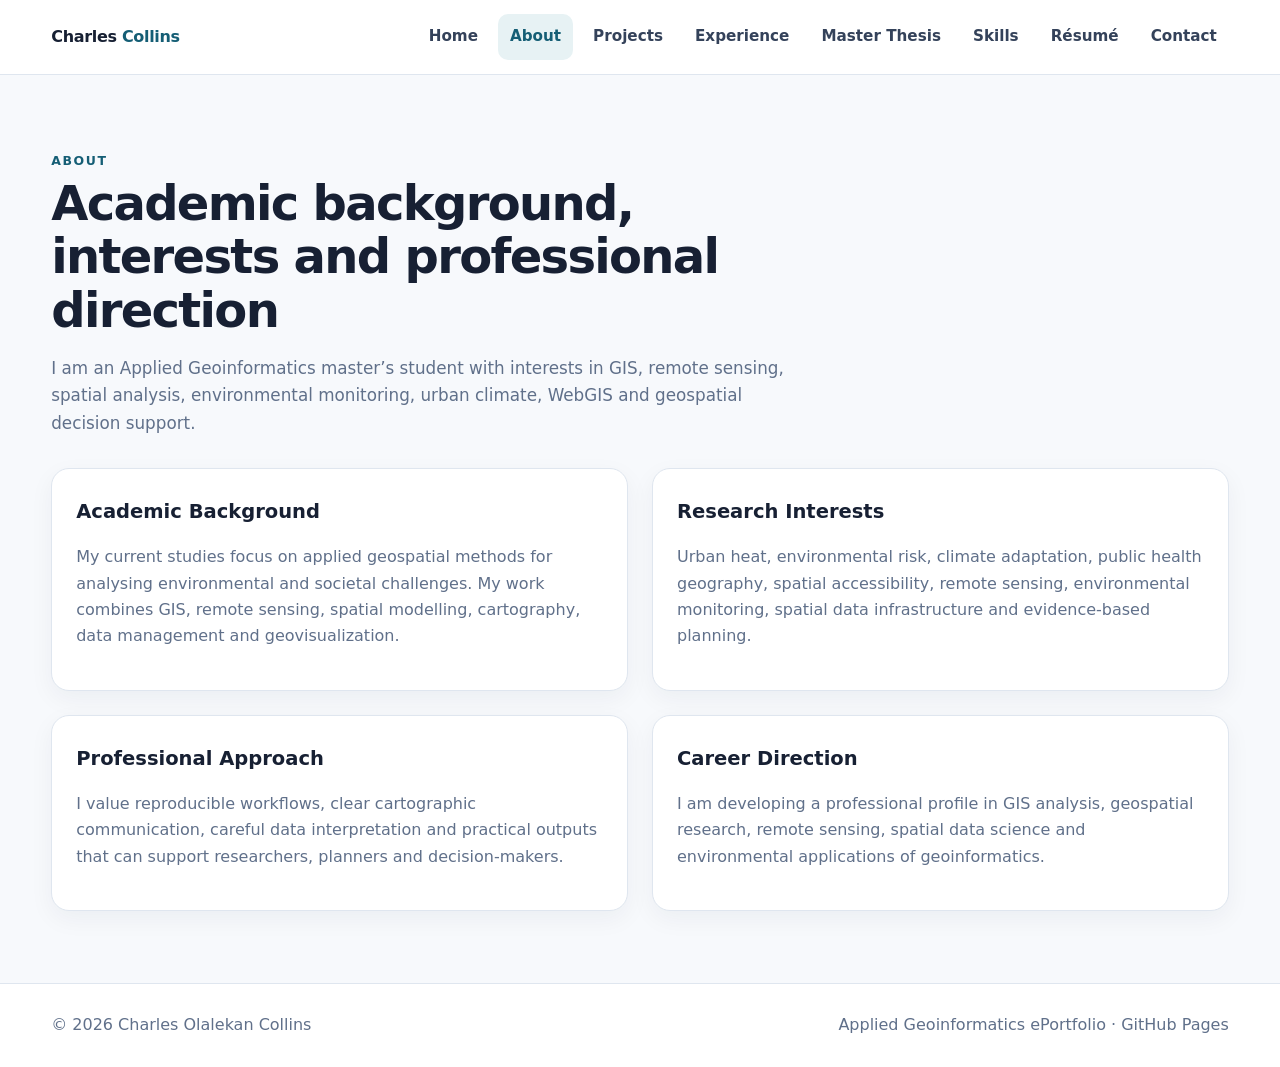
==== about.html @ 42a76893 "Add files via upload Create full Applied Geoinformatics ePortfolio" ====
<!DOCTYPE html>
<html lang="en">
<head>
  <meta charset="UTF-8">
  <meta name="viewport" content="width=device-width, initial-scale=1.0">
  <meta name="description" content="Charles Olalekan Collins — Applied Geoinformatics ePortfolio">
  <title>About | Charles Olalekan Collins</title>
  <link rel="stylesheet" href="style.css">
</head>
<body>
<header class="site-header"><div class="container nav-wrap">
<a class="brand" href="index.html">Charles <span>Collins</span></a>
<button class="menu-btn" aria-label="Toggle navigation" aria-expanded="false">☰</button>
<nav class="nav" aria-label="Primary navigation">
  <a href="index.html">Home</a>
  <a href="about.html">About</a>
  <a href="projects.html">Projects</a>
  <a href="experience.html">Experience</a>
  <a href="thesis.html">Master Thesis</a>
  <a href="skills.html">Skills</a>
  <a href="resume.html">Résumé</a>
  <a href="contact.html">Contact</a>
</nav>
</div></header>

<main class="section">
<div class="container">
  <div class="section-head">
    <span class="eyebrow">About</span>
    <h1>Academic background, interests and professional direction</h1>
    <p>I am an Applied Geoinformatics master’s student with interests in GIS, remote sensing, spatial analysis, environmental monitoring, urban climate, WebGIS and geospatial decision support.</p>
  </div>
  <div class="grid-2">
    <section class="card">
      <h3>Academic Background</h3>
      <p>My current studies focus on applied geospatial methods for analysing environmental and societal challenges. My work combines GIS, remote sensing, spatial modelling, cartography, data management and geovisualization.</p>
    </section>
    <section class="card">
      <h3>Research Interests</h3>
      <p>Urban heat, environmental risk, climate adaptation, public health geography, spatial accessibility, remote sensing, environmental monitoring, spatial data infrastructure and evidence-based planning.</p>
    </section>
    <section class="card">
      <h3>Professional Approach</h3>
      <p>I value reproducible workflows, clear cartographic communication, careful data interpretation and practical outputs that can support researchers, planners and decision-makers.</p>
    </section>
    <section class="card">
      <h3>Career Direction</h3>
      <p>I am developing a professional profile in GIS analysis, geospatial research, remote sensing, spatial data science and environmental applications of geoinformatics.</p>
    </section>
  </div>
</div>
</main>


<footer>
  <div class="container footer-row">
    <span>© 2026 Charles Olalekan Collins</span>
    <span>Applied Geoinformatics ePortfolio · GitHub Pages</span>
  </div>
</footer>

<script src="script.js"></script>
</body>
</html>
---- style.css ----
:root{
  --bg:#f7f9fc;
  --surface:#ffffff;
  --text:#172033;
  --muted:#60708a;
  --line:#dfe6ef;
  --primary:#155e75;
  --primary-2:#0f766e;
  --accent:#f59e0b;
  --shadow:0 12px 35px rgba(18,38,63,.10);
  --radius:18px;
  --max:1180px;
}
*{box-sizing:border-box}
html{scroll-behavior:smooth}
body{
  margin:0;
  font-family:Inter,ui-sans-serif,system-ui,-apple-system,BlinkMacSystemFont,"Segoe UI",sans-serif;
  color:var(--text);
  background:var(--bg);
  line-height:1.65;
}
a{color:inherit}
img{max-width:100%;display:block}
.container{width:min(var(--max),92%);margin:auto}
.site-header{
  position:sticky;top:0;z-index:1000;
  background:rgba(255,255,255,.94);
  backdrop-filter:blur(12px);
  border-bottom:1px solid var(--line)
}
.nav-wrap{display:flex;align-items:center;justify-content:space-between;min-height:74px;gap:24px}
.brand{font-weight:800;text-decoration:none;letter-spacing:-.02em}
.brand span{color:var(--primary)}
.nav{display:flex;gap:8px;align-items:center;flex-wrap:wrap}
.nav a{
  text-decoration:none;padding:10px 12px;border-radius:10px;color:#34425a;font-weight:600;font-size:.95rem
}
.nav a:hover,.nav a.active{background:#e7f2f4;color:var(--primary)}
.menu-btn{display:none;border:1px solid var(--line);background:white;border-radius:10px;padding:8px 11px;font-size:1.2rem}
.hero{
  background:
    radial-gradient(circle at 85% 20%, rgba(21,94,117,.17), transparent 28%),
    linear-gradient(135deg,#eef6f8 0%,#f8fbfd 45%,#fff7e7 100%);
  padding:84px 0 70px;border-bottom:1px solid var(--line)
}
.hero-grid{display:grid;grid-template-columns:1.4fr .8fr;gap:48px;align-items:center}
.eyebrow{display:inline-flex;gap:8px;align-items:center;text-transform:uppercase;letter-spacing:.13em;font-size:.78rem;font-weight:800;color:var(--primary)}
.hero h1{font-size:clamp(2.6rem,6vw,5.1rem);line-height:1.02;letter-spacing:-.05em;margin:.45rem 0 1rem}
.hero h2{font-size:clamp(1.25rem,2.4vw,1.8rem);margin:0 0 1rem;color:var(--primary);font-weight:700}
.lead{font-size:1.1rem;color:var(--muted);max-width:760px}
.cta-row{display:flex;gap:12px;flex-wrap:wrap;margin-top:28px}
.btn{display:inline-flex;align-items:center;justify-content:center;padding:12px 18px;border-radius:12px;text-decoration:none;font-weight:750;border:1px solid transparent}
.btn.primary{background:var(--primary);color:white}
.btn.secondary{background:white;border-color:var(--line);color:var(--text)}
.profile-card{
  background:var(--surface);border:1px solid var(--line);box-shadow:var(--shadow);border-radius:28px;padding:26px
}
.avatar{
  aspect-ratio:1;border-radius:22px;background:
  linear-gradient(145deg,rgba(21,94,117,.95),rgba(15,118,110,.8));
  display:grid;place-items:center;color:white;font-size:5rem;font-weight:800;letter-spacing:-.08em
}
.profile-meta{margin-top:18px}
.profile-meta strong{display:block;font-size:1.12rem}
.profile-meta span{color:var(--muted)}
.section{padding:72px 0}
.section-head{max-width:760px;margin-bottom:30px}
.section-head h1,.section-head h2{font-size:clamp(2rem,4vw,3rem);line-height:1.12;letter-spacing:-.035em;margin:.2rem 0 .6rem}
.section-head p{color:var(--muted);font-size:1.05rem}
.grid-2{display:grid;grid-template-columns:repeat(2,1fr);gap:24px}
.grid-3{display:grid;grid-template-columns:repeat(3,1fr);gap:24px}
.card{
  background:var(--surface);border:1px solid var(--line);border-radius:var(--radius);padding:24px;box-shadow:0 8px 24px rgba(18,38,63,.05)
}
.card h3{margin:.2rem 0 .6rem;font-size:1.22rem}
.card p{color:var(--muted)}
.thumb{
  height:180px;border-radius:14px;margin-bottom:18px;display:flex;align-items:end;padding:18px;color:white;font-weight:800;
  background:linear-gradient(135deg,#155e75,#0f766e 58%,#f59e0b)
}
.thumb.alt{background:linear-gradient(135deg,#334155,#155e75 55%,#38bdf8)}
.thumb.warm{background:linear-gradient(135deg,#7c2d12,#ea580c 55%,#facc15)}
.tags{display:flex;gap:8px;flex-wrap:wrap;margin:14px 0}
.tag{font-size:.78rem;padding:5px 9px;border-radius:999px;background:#eef4f8;color:#385068;border:1px solid #dbe6ef}
.link-arrow{display:inline-flex;gap:6px;text-decoration:none;color:var(--primary);font-weight:750}
.timeline{display:grid;gap:18px}
.timeline-item{display:grid;grid-template-columns:170px 1fr;gap:24px;padding:22px 0;border-bottom:1px solid var(--line)}
.timeline-item .date{font-weight:800;color:var(--primary)}
.timeline-item h3{margin:0 0 5px}
.timeline-item p{margin:.3rem 0;color:var(--muted)}
.skill-group h3{margin-top:0}
.skill-list{display:flex;flex-wrap:wrap;gap:10px}
.skill{padding:9px 12px;background:#eef4f8;border-radius:10px;border:1px solid #dce6ef;font-weight:650;color:#34425a}
.callout{padding:24px;border-radius:16px;background:#eaf5f5;border:1px solid #cce7e6}
.metrics{display:grid;grid-template-columns:repeat(4,1fr);gap:14px;margin-top:28px}
.metric{background:white;border:1px solid var(--line);border-radius:14px;padding:18px}
.metric strong{display:block;font-size:1.7rem;color:var(--primary)}
.metric span{color:var(--muted);font-size:.9rem}
.contact-grid{display:grid;grid-template-columns:.8fr 1.2fr;gap:28px}
.contact-item{margin:0 0 18px}
.contact-item small{display:block;text-transform:uppercase;letter-spacing:.1em;color:var(--muted);font-weight:800}
.contact-item a{text-decoration:none;color:var(--primary);font-weight:700}
.form{display:grid;gap:14px}
.form label{font-weight:700;font-size:.9rem}
.form input,.form textarea{
  width:100%;border:1px solid var(--line);background:white;border-radius:12px;padding:12px 14px;font:inherit
}
.form textarea{min-height:150px;resize:vertical}
footer{border-top:1px solid var(--line);padding:28px 0;color:var(--muted);background:white}
.footer-row{display:flex;justify-content:space-between;gap:20px;flex-wrap:wrap}
.note{font-size:.9rem;color:var(--muted)}
ul.clean{padding-left:1.2rem}
.resume-box{display:flex;justify-content:space-between;align-items:center;gap:22px;flex-wrap:wrap}
.kicker{font-weight:800;color:var(--accent)}
@media(max-width:900px){
  .hero-grid,.grid-3,.contact-grid{grid-template-columns:1fr}
  .grid-2{grid-template-columns:1fr}
  .metrics{grid-template-columns:repeat(2,1fr)}
  .nav{display:none;position:absolute;left:4%;right:4%;top:70px;background:white;border:1px solid var(--line);border-radius:14px;padding:12px;box-shadow:var(--shadow)}
  .nav.open{display:flex;flex-direction:column;align-items:stretch}
  .menu-btn{display:block}
  .timeline-item{grid-template-columns:1fr;gap:5px}
}
@media(max-width:540px){.metrics{grid-template-columns:1fr}.hero{padding-top:58px}}
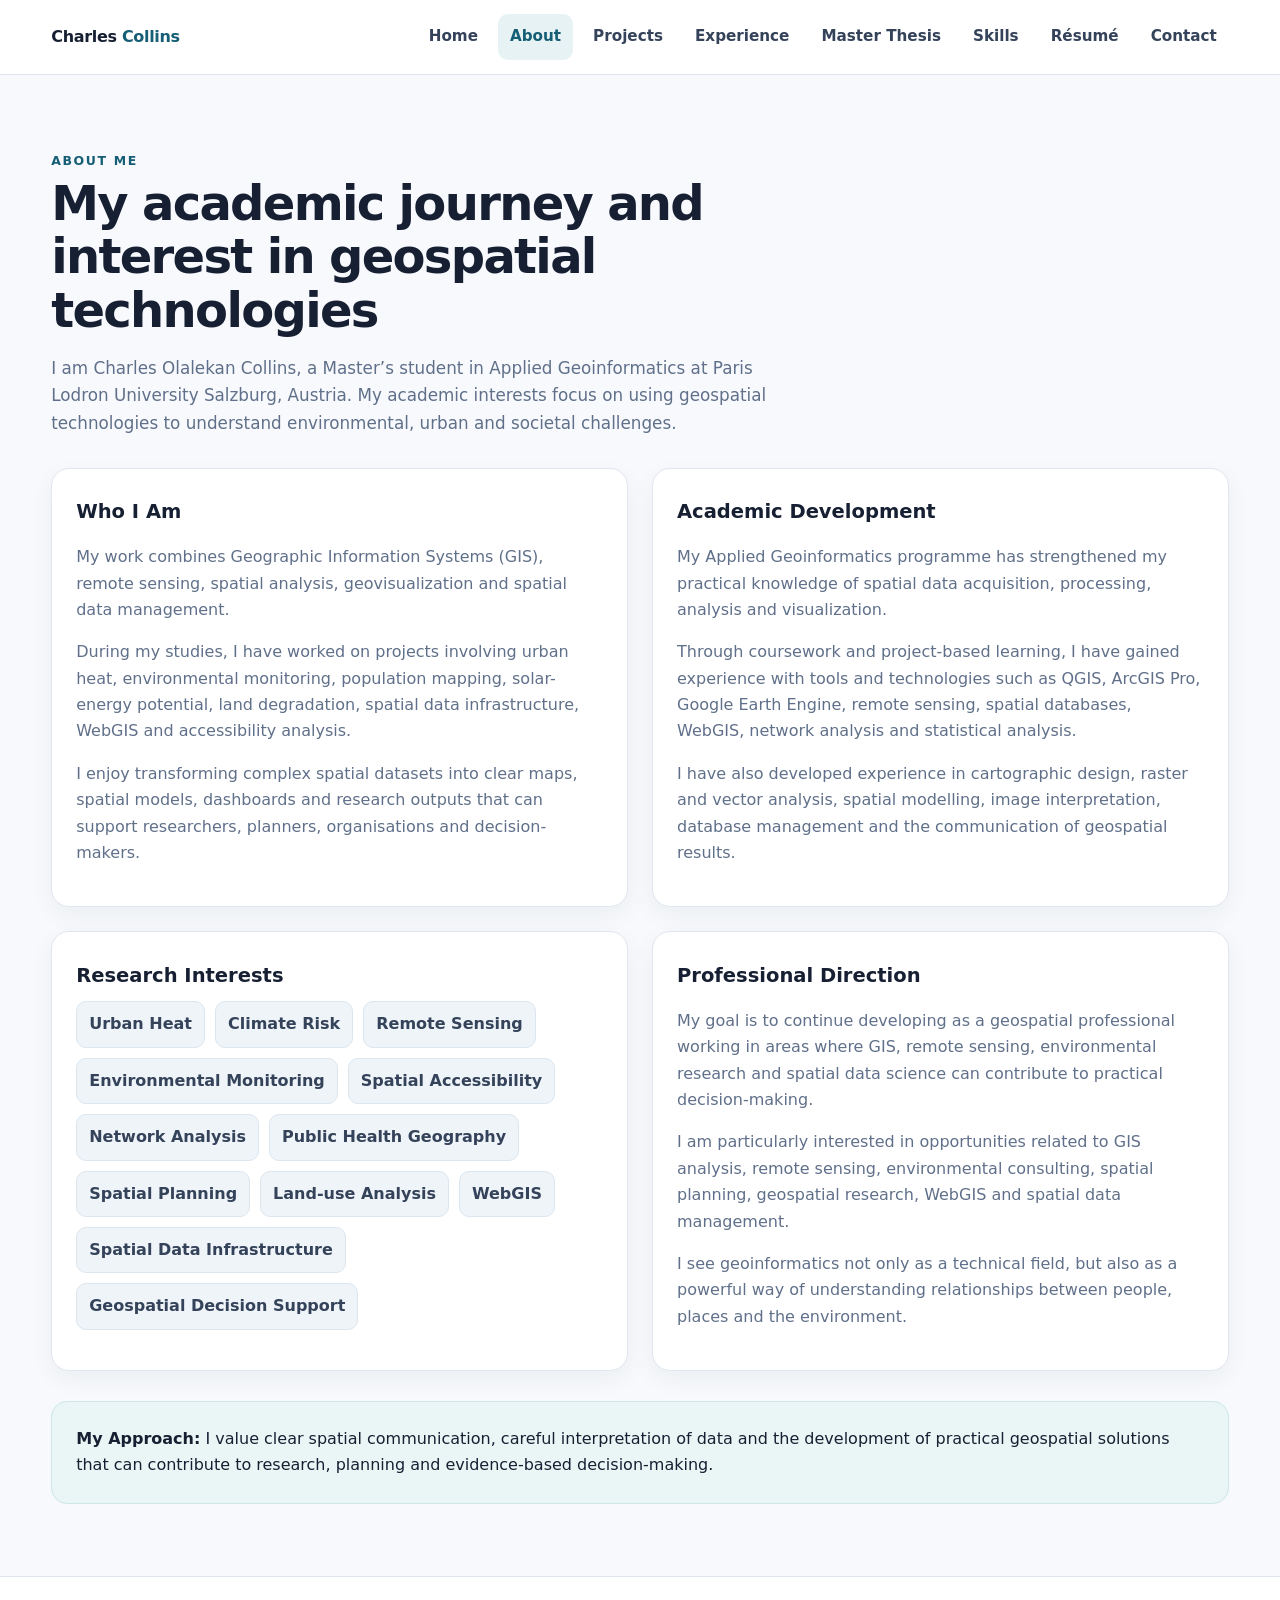
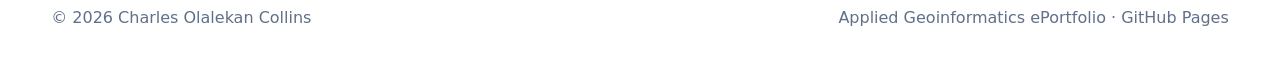
==== commit a8a824b7: "Update about.html Update About page" ====
--- a/about.html
+++ b/about.html
@@ -3,62 +3,216 @@
 <head>
   <meta charset="UTF-8">
   <meta name="viewport" content="width=device-width, initial-scale=1.0">
-  <meta name="description" content="Charles Olalekan Collins — Applied Geoinformatics ePortfolio">
+  <meta name="description" content="About Charles Olalekan Collins — Applied Geoinformatics ePortfolio">
   <title>About | Charles Olalekan Collins</title>
   <link rel="stylesheet" href="style.css">
 </head>
+
 <body>
-<header class="site-header"><div class="container nav-wrap">
-<a class="brand" href="index.html">Charles <span>Collins</span></a>
-<button class="menu-btn" aria-label="Toggle navigation" aria-expanded="false">☰</button>
-<nav class="nav" aria-label="Primary navigation">
-  <a href="index.html">Home</a>
-  <a href="about.html">About</a>
-  <a href="projects.html">Projects</a>
-  <a href="experience.html">Experience</a>
-  <a href="thesis.html">Master Thesis</a>
-  <a href="skills.html">Skills</a>
-  <a href="resume.html">Résumé</a>
-  <a href="contact.html">Contact</a>
-</nav>
-</div></header>
+
+<header class="site-header">
+  <div class="container nav-wrap">
+
+    <a class="brand" href="index.html">
+      Charles <span>Collins</span>
+    </a>
+
+    <button
+      class="menu-btn"
+      aria-label="Toggle navigation"
+      aria-expanded="false">
+      ☰
+    </button>
+
+    <nav class="nav" aria-label="Primary navigation">
+      <a href="index.html">Home</a>
+      <a href="about.html">About</a>
+      <a href="projects.html">Projects</a>
+      <a href="experience.html">Experience</a>
+      <a href="thesis.html">Master Thesis</a>
+      <a href="skills.html">Skills</a>
+      <a href="resume.html">Résumé</a>
+      <a href="contact.html">Contact</a>
+    </nav>
+
+  </div>
+</header>
+
 
 <main class="section">
-<div class="container">
-  <div class="section-head">
-    <span class="eyebrow">About</span>
-    <h1>Academic background, interests and professional direction</h1>
-    <p>I am an Applied Geoinformatics master’s student with interests in GIS, remote sensing, spatial analysis, environmental monitoring, urban climate, WebGIS and geospatial decision support.</p>
+
+  <div class="container">
+
+    <div class="section-head">
+      <span class="eyebrow">About Me</span>
+
+      <h1>
+        My academic journey and interest in geospatial technologies
+      </h1>
+
+      <p>
+        I am Charles Olalekan Collins, a Master’s student in Applied
+        Geoinformatics at Paris Lodron University Salzburg, Austria.
+        My academic interests focus on using geospatial technologies
+        to understand environmental, urban and societal challenges.
+      </p>
+    </div>
+
+
+    <div class="grid-2">
+
+      <section class="card">
+
+        <h3>Who I Am</h3>
+
+        <p>
+          My work combines Geographic Information Systems (GIS),
+          remote sensing, spatial analysis, geovisualization and
+          spatial data management.
+        </p>
+
+        <p>
+          During my studies, I have worked on projects involving
+          urban heat, environmental monitoring, population mapping,
+          solar-energy potential, land degradation, spatial data
+          infrastructure, WebGIS and accessibility analysis.
+        </p>
+
+        <p>
+          I enjoy transforming complex spatial datasets into clear
+          maps, spatial models, dashboards and research outputs that
+          can support researchers, planners, organisations and
+          decision-makers.
+        </p>
+
+      </section>
+
+
+      <section class="card">
+
+        <h3>Academic Development</h3>
+
+        <p>
+          My Applied Geoinformatics programme has strengthened my
+          practical knowledge of spatial data acquisition, processing,
+          analysis and visualization.
+        </p>
+
+        <p>
+          Through coursework and project-based learning, I have gained
+          experience with tools and technologies such as QGIS,
+          ArcGIS Pro, Google Earth Engine, remote sensing, spatial
+          databases, WebGIS, network analysis and statistical analysis.
+        </p>
+
+        <p>
+          I have also developed experience in cartographic design,
+          raster and vector analysis, spatial modelling, image
+          interpretation, database management and the communication
+          of geospatial results.
+        </p>
+
+      </section>
+
+
+      <section class="card">
+
+        <h3>Research Interests</h3>
+
+        <div class="skill-list">
+
+          <span class="skill">Urban Heat</span>
+
+          <span class="skill">Climate Risk</span>
+
+          <span class="skill">Remote Sensing</span>
+
+          <span class="skill">Environmental Monitoring</span>
+
+          <span class="skill">Spatial Accessibility</span>
+
+          <span class="skill">Network Analysis</span>
+
+          <span class="skill">Public Health Geography</span>
+
+          <span class="skill">Spatial Planning</span>
+
+          <span class="skill">Land-use Analysis</span>
+
+          <span class="skill">WebGIS</span>
+
+          <span class="skill">Spatial Data Infrastructure</span>
+
+          <span class="skill">Geospatial Decision Support</span>
+
+        </div>
+
+      </section>
+
+
+      <section class="card">
+
+        <h3>Professional Direction</h3>
+
+        <p>
+          My goal is to continue developing as a geospatial professional
+          working in areas where GIS, remote sensing, environmental
+          research and spatial data science can contribute to practical
+          decision-making.
+        </p>
+
+        <p>
+          I am particularly interested in opportunities related to GIS
+          analysis, remote sensing, environmental consulting, spatial
+          planning, geospatial research, WebGIS and spatial data
+          management.
+        </p>
+
+        <p>
+          I see geoinformatics not only as a technical field, but also
+          as a powerful way of understanding relationships between
+          people, places and the environment.
+        </p>
+
+      </section>
+
+    </div>
+
+
+    <div class="callout" style="margin-top:30px;">
+
+      <strong>My Approach:</strong>
+
+      I value clear spatial communication, careful interpretation of
+      data and the development of practical geospatial solutions that
+      can contribute to research, planning and evidence-based
+      decision-making.
+
+    </div>
+
   </div>
-  <div class="grid-2">
-    <section class="card">
-      <h3>Academic Background</h3>
-      <p>My current studies focus on applied geospatial methods for analysing environmental and societal challenges. My work combines GIS, remote sensing, spatial modelling, cartography, data management and geovisualization.</p>
-    </section>
-    <section class="card">
-      <h3>Research Interests</h3>
-      <p>Urban heat, environmental risk, climate adaptation, public health geography, spatial accessibility, remote sensing, environmental monitoring, spatial data infrastructure and evidence-based planning.</p>
-    </section>
-    <section class="card">
-      <h3>Professional Approach</h3>
-      <p>I value reproducible workflows, clear cartographic communication, careful data interpretation and practical outputs that can support researchers, planners and decision-makers.</p>
-    </section>
-    <section class="card">
-      <h3>Career Direction</h3>
-      <p>I am developing a professional profile in GIS analysis, geospatial research, remote sensing, spatial data science and environmental applications of geoinformatics.</p>
-    </section>
+
+</main>
+
+
+<footer>
+
+  <div class="container footer-row">
+
+    <span>
+      © 2026 Charles Olalekan Collins
+    </span>
+
+    <span>
+      Applied Geoinformatics ePortfolio · GitHub Pages
+    </span>
+
   </div>
-</div>
-</main>
-
-
-<footer>
-  <div class="container footer-row">
-    <span>© 2026 Charles Olalekan Collins</span>
-    <span>Applied Geoinformatics ePortfolio · GitHub Pages</span>
-  </div>
+
 </footer>
 
+
 <script src="script.js"></script>
+
 </body>
 </html>
--- a/style.css
+++ b/style.css
@@ -61,6 +61,14 @@
   linear-gradient(145deg,rgba(21,94,117,.95),rgba(15,118,110,.8));
   display:grid;place-items:center;color:white;font-size:5rem;font-weight:800;letter-spacing:-.08em
 }
+.profile-photo{
+  width:100%;
+  aspect-ratio:1;
+  object-fit:cover;
+  object-position:center 30%;
+  border-radius:22px;
+  display:block;
+}
 .profile-meta{margin-top:18px}
 .profile-meta strong{display:block;font-size:1.12rem}
 .profile-meta span{color:var(--muted)}
